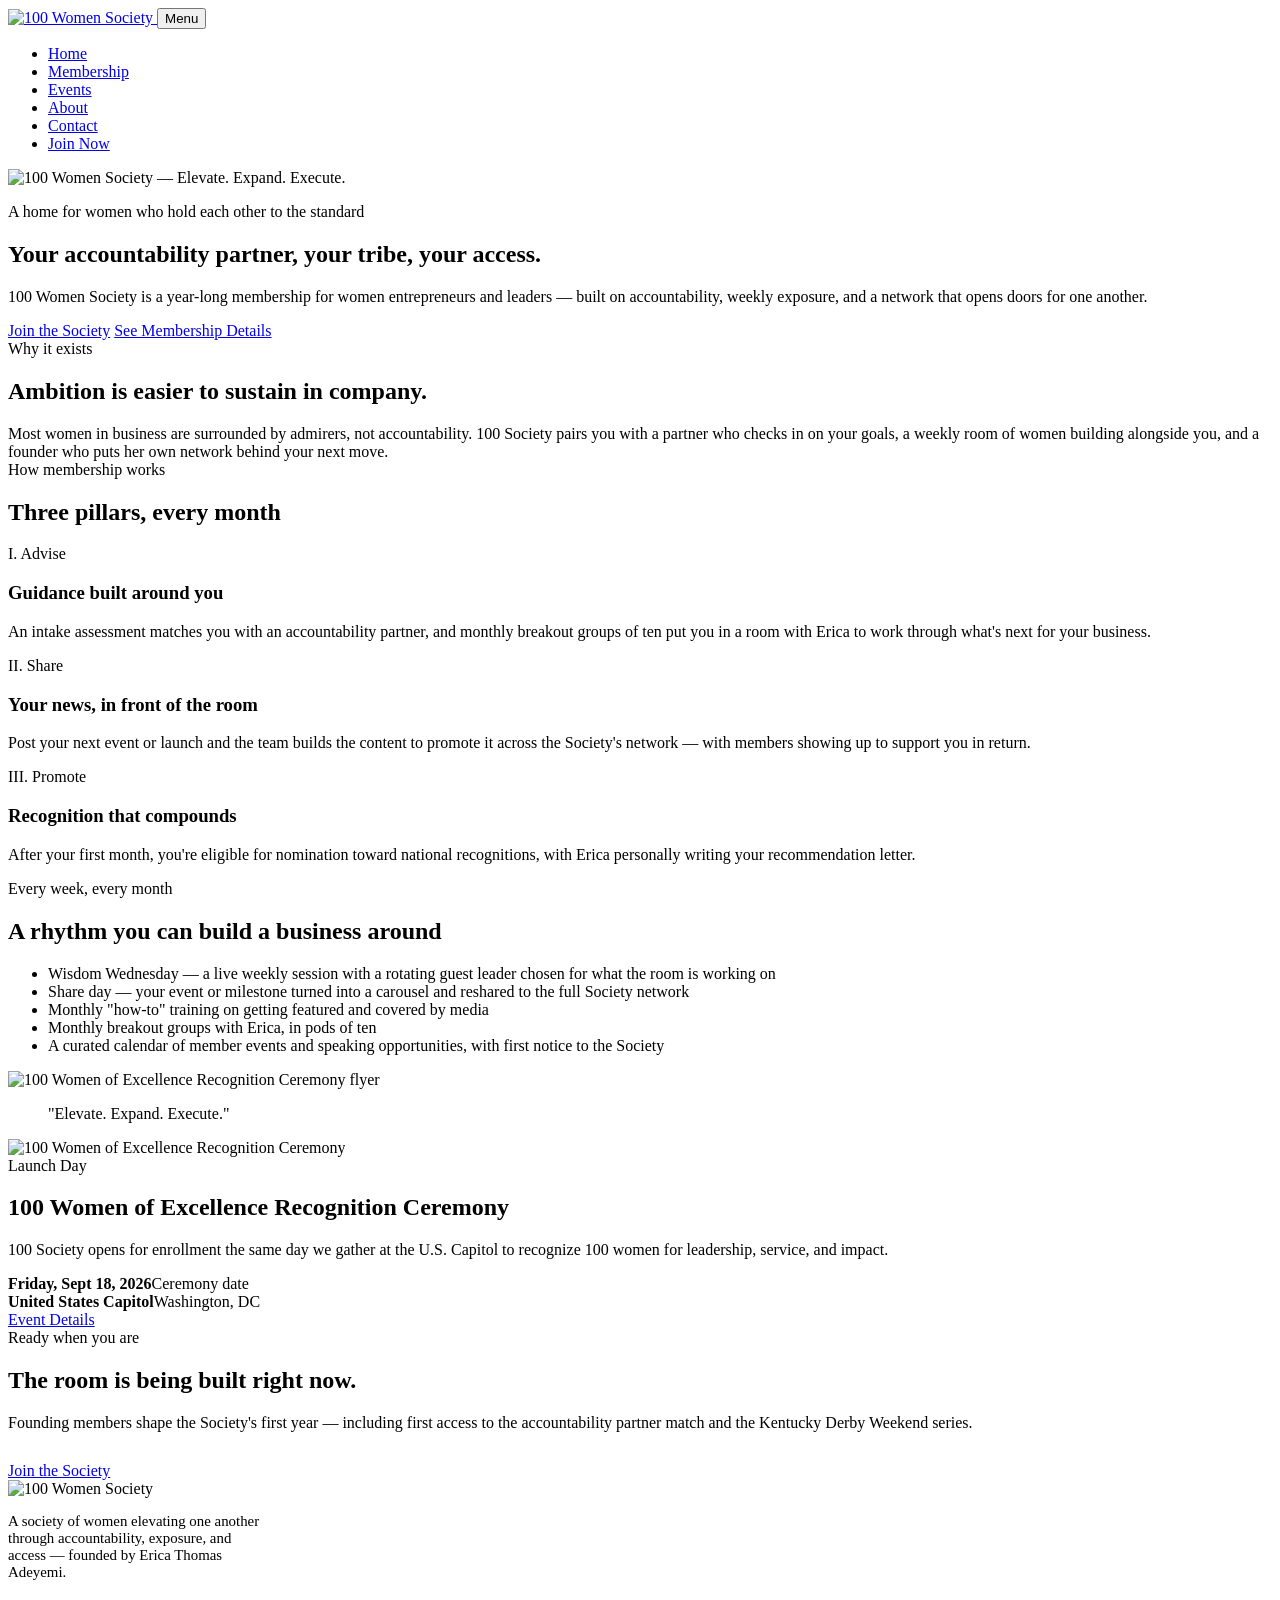
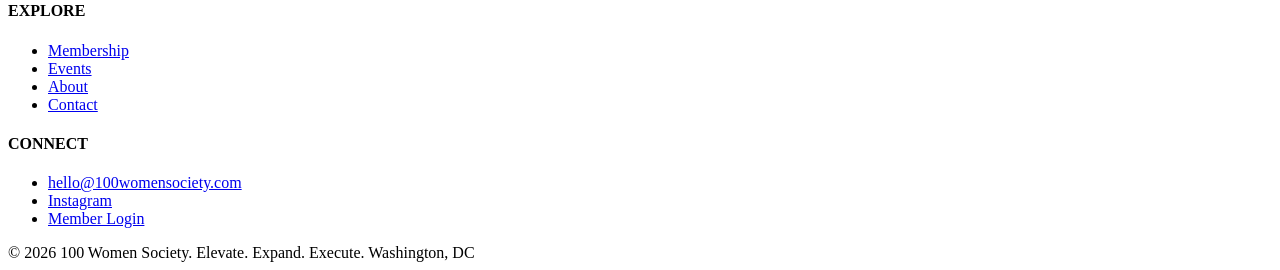
==== index.html @ 5d3458ab "Initial Website" ====
<!DOCTYPE html>
<html lang="en">
<head>
<meta charset="UTF-8">
<meta name="viewport" content="width=device-width, initial-scale=1.0">
<title>100 Women Society | Elevate. Expand. Execute.</title>
<meta name="description" content="100 Women Society is a membership community for women entrepreneurs and leaders — built on accountability, exposure, and access. Founded by Erica Thomas Adeyemi.">
<link rel="icon" href="assets/img/favicon-32.png" sizes="32x32">
<link rel="apple-touch-icon" href="assets/img/apple-touch-icon.png">
<link rel="stylesheet" href="assets/css/style.css">
</head>
<body>

<header class="site-header">
  <nav class="nav">
    <a href="index.html" class="brand">
      <img src="assets/img/logo.png" alt="100 Women Society">
    </a>
    <button class="menu-toggle" aria-label="Toggle menu" aria-expanded="false">Menu</button>
    <ul class="nav-links">
      <li><a href="index.html" class="active">Home</a></li>
      <li><a href="membership.html">Membership</a></li>
      <li><a href="events.html">Events</a></li>
      <li><a href="about.html">About</a></li>
      <li><a href="contact.html">Contact</a></li>
      <li><a href="membership.html#join" class="nav-cta">Join Now</a></li>
    </ul>
  </nav>
</header>

<main>

  <section class="hero">
    <div class="wrap">
      <img src="assets/img/logo.png" alt="100 Women Society — Elevate. Expand. Execute." class="hero-logo">
      <p class="eyebrow">A home for women who hold each other to the standard</p>
      <h1>Your accountability partner, your tribe, your access.</h1>
      <p class="lead">100 Women Society is a year-long membership for women entrepreneurs and leaders — built on accountability, weekly exposure, and a network that opens doors for one another.</p>
      <div class="hero-actions">
        <a href="membership.html#join" class="btn btn-gold">Join the Society</a>
        <a href="membership.html" class="btn btn-outline">See Membership Details</a>
      </div>
    </div>
  </section>

  <section>
    <div class="wrap">
      <div class="section-head center">
        <span class="kicker">Why it exists</span>
        <h2>Ambition is easier to sustain in company.</h2>
        <p style="margin:0 auto;">Most women in business are surrounded by admirers, not accountability. 100 Society pairs you with a partner who checks in on your goals, a weekly room of women building alongside you, and a founder who puts her own network behind your next move.</p>
      </div>
    </div>
  </section>

  <section class="section-dark">
    <div class="wrap">
      <div class="section-head center" style="margin-left:auto;margin-right:auto;">
        <span class="kicker">How membership works</span>
        <h2>Three pillars, every month</h2>
      </div>
    </div>
    <div class="wrap">
      <div class="pillars">
        <div class="pillar">
          <span class="numeral">I. Advise</span>
          <h3>Guidance built around you</h3>
          <p>An intake assessment matches you with an accountability partner, and monthly breakout groups of ten put you in a room with Erica to work through what's next for your business.</p>
        </div>
        <div class="pillar">
          <span class="numeral">II. Share</span>
          <h3>Your news, in front of the room</h3>
          <p>Post your next event or launch and the team builds the content to promote it across the Society's network — with members showing up to support you in return.</p>
        </div>
        <div class="pillar">
          <span class="numeral">III. Promote</span>
          <h3>Recognition that compounds</h3>
          <p>After your first month, you're eligible for nomination toward national recognitions, with Erica personally writing your recommendation letter.</p>
        </div>
      </div>
    </div>
  </section>

  <section>
    <div class="wrap">
      <div class="row">
        <div class="col-text">
          <span class="kicker">Every week, every month</span>
          <h2 class="mt-0">A rhythm you can build a business around</h2>
          <ul>
            <li>Wisdom Wednesday — a live weekly session with a rotating guest leader chosen for what the room is working on</li>
            <li>Share day — your event or milestone turned into a carousel and reshared to the full Society network</li>
            <li>Monthly "how-to" training on getting featured and covered by media</li>
            <li>Monthly breakout groups with Erica, in pods of ten</li>
            <li>A curated calendar of member events and speaking opportunities, with first notice to the Society</li>
          </ul>
        </div>
        <div class="col-img">
          <img src="assets/img/event-flyer.jpg" alt="100 Women of Excellence Recognition Ceremony flyer">
        </div>
      </div>
    </div>
  </section>

  <section class="section-burgundy strip">
    <div class="wrap">
      <blockquote>"Elevate. Expand. Execute."</blockquote>
    </div>
  </section>

  <section>
    <div class="wrap">
      <div class="event-card">
        <img src="assets/img/event-flyer.jpg" alt="100 Women of Excellence Recognition Ceremony">
        <div>
          <span class="tag">Launch Day</span>
          <h2 class="mt-0">100 Women of Excellence Recognition Ceremony</h2>
          <p>100 Society opens for enrollment the same day we gather at the U.S. Capitol to recognize 100 women for leadership, service, and impact.</p>
          <div class="meta">
            <div><strong>Friday, Sept 18, 2026</strong>Ceremony date</div>
            <div><strong>United States Capitol</strong>Washington, DC</div>
          </div>
          <a href="events.html" class="btn btn-outline-dark">Event Details</a>
        </div>
      </div>
    </div>
  </section>

  <section class="section-dark">
    <div class="wrap center">
      <span class="kicker">Ready when you are</span>
      <h2>The room is being built right now.</h2>
      <p style="margin:0 auto 30px;">Founding members shape the Society's first year — including first access to the accountability partner match and the Kentucky Derby Weekend series.</p>
      <a href="membership.html#join" class="btn btn-gold">Join the Society</a>
    </div>
  </section>

</main>

<footer class="site-footer">
  <div class="wrap">
    <div class="footer-grid">
      <div>
        <img src="assets/img/logo.png" alt="100 Women Society" class="footer-logo">
        <p style="max-width:34ch; color:var(--cream-dim); font-size:0.93rem;">A society of women elevating one another through accountability, exposure, and access — founded by Erica Thomas Adeyemi.</p>
      </div>
      <div>
        <h4>EXPLORE</h4>
        <ul>
          <li><a href="membership.html">Membership</a></li>
          <li><a href="events.html">Events</a></li>
          <li><a href="about.html">About</a></li>
          <li><a href="contact.html">Contact</a></li>
        </ul>
      </div>
      <div>
        <h4>CONNECT</h4>
        <ul>
          <li><a href="mailto:hello@100womensociety.com">hello@100womensociety.com</a></li>
          <li><a href="https://instagram.com/itsericathomas" target="_blank" rel="noopener">Instagram</a></li>
          <li><a href="https://100womensociety.mykajabi.com/" target="_blank" rel="noopener">Member Login</a></li>
        </ul>
      </div>
    </div>
    <div class="footer-bottom">
      <span>&copy; 2026 100 Women Society. Elevate. Expand. Execute.</span>
      <span>Washington, DC</span>
    </div>
  </div>
</footer>
<script src="assets/js/main.js"></script>
</body>
</html>
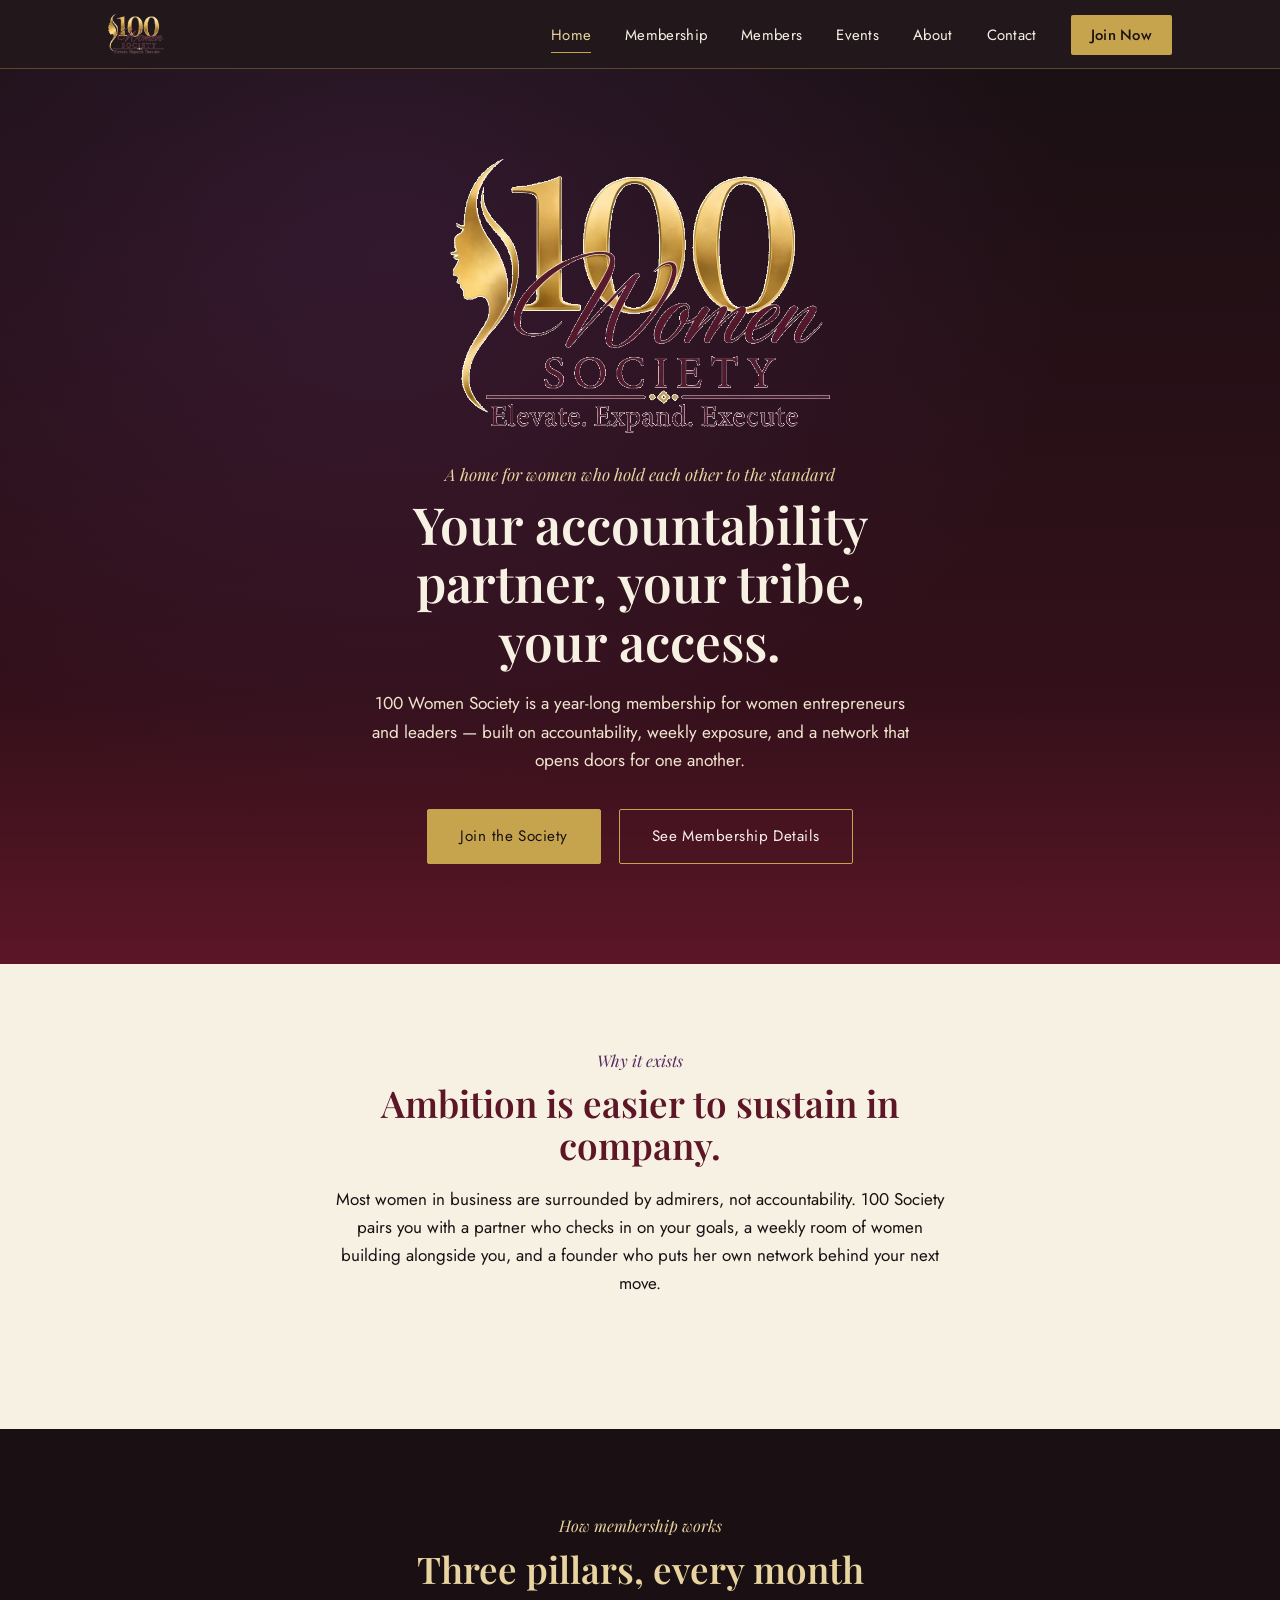
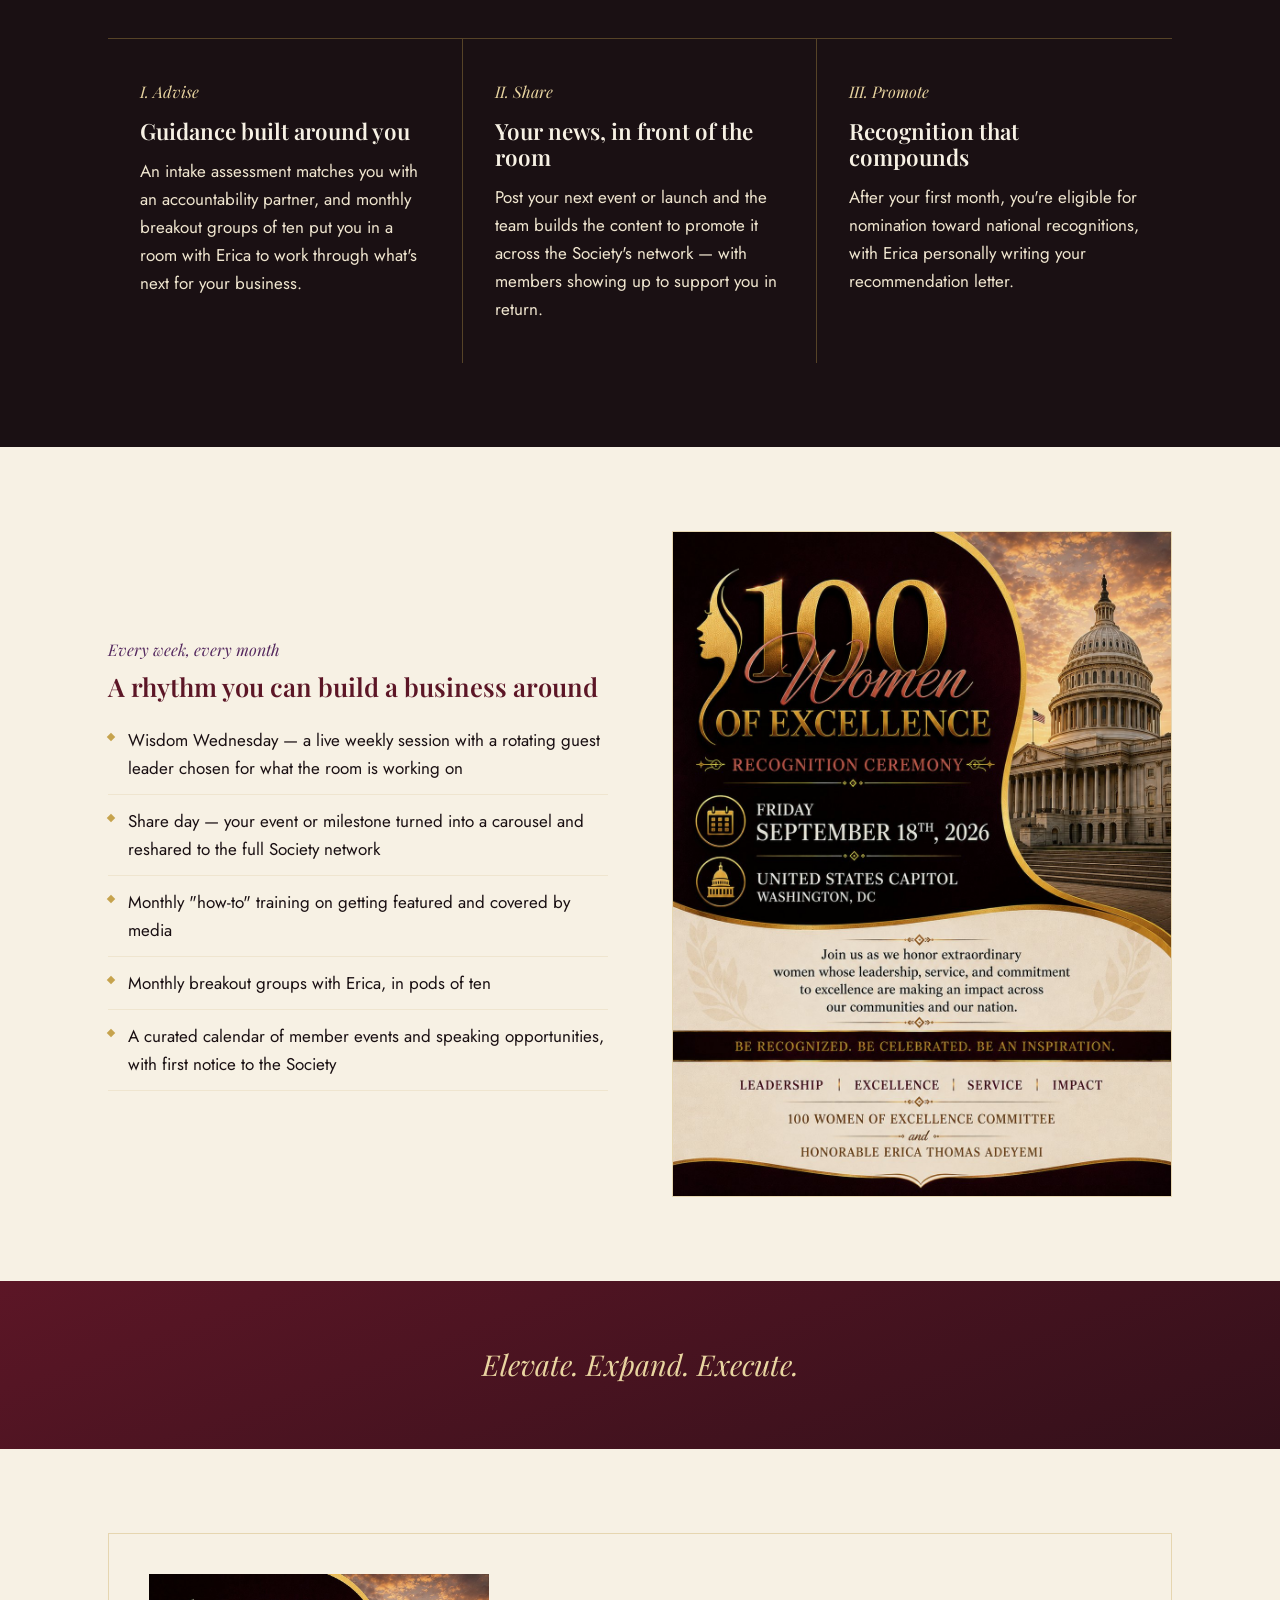
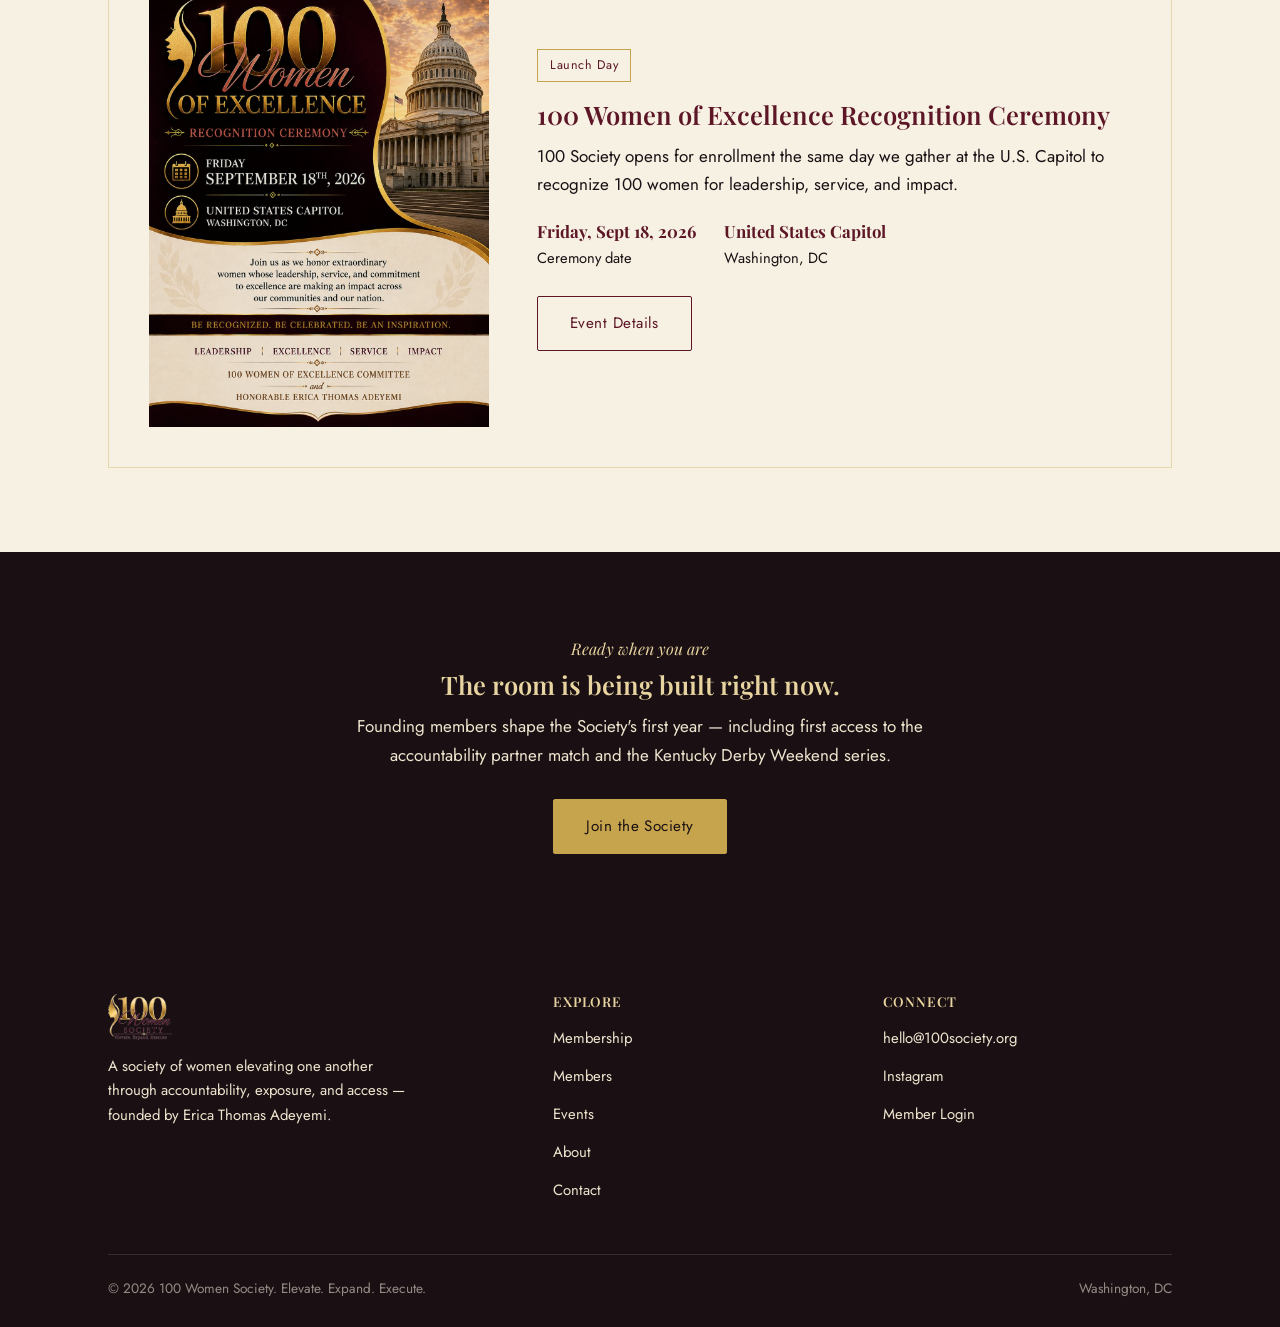
==== commit ea73952a: "Updated the logo and links Realized I needed to unzip the files, initially had an issue with adding " ====
--- a/index.html
+++ b/index.html
@@ -20,6 +20,7 @@
     <ul class="nav-links">
       <li><a href="index.html" class="active">Home</a></li>
       <li><a href="membership.html">Membership</a></li>
+          <li><a href="members.html">Members</a></li>
       <li><a href="events.html">Events</a></li>
       <li><a href="about.html">About</a></li>
       <li><a href="contact.html">Contact</a></li>
@@ -104,7 +105,7 @@
 
   <section class="section-burgundy strip">
     <div class="wrap">
-      <blockquote>"Elevate. Expand. Execute."</blockquote>
+      <blockquote>Elevate. Expand. Execute.</blockquote>
     </div>
   </section>
 
@@ -148,6 +149,7 @@
         <h4>EXPLORE</h4>
         <ul>
           <li><a href="membership.html">Membership</a></li>
+          <li><a href="members.html">Members</a></li>
           <li><a href="events.html">Events</a></li>
           <li><a href="about.html">About</a></li>
           <li><a href="contact.html">Contact</a></li>
@@ -156,7 +158,7 @@
       <div>
         <h4>CONNECT</h4>
         <ul>
-          <li><a href="mailto:hello@100womensociety.com">hello@100womensociety.com</a></li>
+          <li><a href="mailto:hello@100society.org">hello@100society.org</a></li>
           <li><a href="https://instagram.com/itsericathomas" target="_blank" rel="noopener">Instagram</a></li>
           <li><a href="https://100womensociety.mykajabi.com/" target="_blank" rel="noopener">Member Login</a></li>
         </ul>
--- a/assets/css/style.css
+++ b/assets/css/style.css
@@ -0,0 +1,664 @@
+/* ============================================
+   100 Women Society — stylesheet
+   Palette: black / burgundy / gold / cream + amethyst accent
+   ============================================ */
+
+@import url('https://fonts.googleapis.com/css2?family=Playfair+Display:ital,wght@0,500;0,600;0,700;1,500&family=Jost:wght@300;400;500;600&display=swap');
+
+:root{
+  --ink: #1a1013;
+  --burgundy: #5c1626;
+  --burgundy-deep: #33101a;
+  --amethyst: #55295f;
+  --amethyst-deep: #351a3d;
+  --gold: #c6a34d;
+  --gold-light: #e8d4a0;
+  --cream: #f7f1e4;
+  --cream-dim: #efe5cf;
+  --line: rgba(198,163,77,0.35);
+
+  --serif: 'Playfair Display', 'Georgia', serif;
+  --sans: 'Jost', 'Helvetica Neue', Arial, sans-serif;
+
+  --max: 1120px;
+}
+
+*{ box-sizing: border-box; }
+html{ scroll-behavior: smooth; }
+html, body{ max-width: 100%; overflow-x: hidden; }
+
+body{
+  margin: 0;
+  background: var(--cream);
+  color: var(--ink);
+  font-family: var(--sans);
+  font-size: 17px;
+  line-height: 1.65;
+  -webkit-font-smoothing: antialiased;
+}
+
+img{ max-width: 100%; display: block; }
+
+a{ color: inherit; }
+
+h1, h2, h3, h4{
+  font-family: var(--serif);
+  font-weight: 600;
+  line-height: 1.15;
+  margin: 0 0 0.5em;
+  color: var(--burgundy);
+}
+
+p{ margin: 0 0 1.2em; max-width: 62ch; }
+
+.wrap{
+  max-width: var(--max);
+  margin: 0 auto;
+  padding: 0 28px;
+}
+
+/* -------- ornament -------- */
+.ornament{
+  display: flex;
+  align-items: center;
+  gap: 14px;
+  margin: 22px 0 30px;
+}
+.ornament::before,
+.ornament::after{
+  content: "";
+  flex: 1;
+  height: 1px;
+  background: var(--line);
+}
+.ornament span{
+  width: 7px; height: 7px;
+  background: var(--gold);
+  transform: rotate(45deg);
+  flex: none;
+}
+.ornament.center{ justify-content: center; }
+.ornament.left{ margin-left: 0; }
+
+/* -------- nav -------- */
+.site-header{
+  position: sticky;
+  top: 0;
+  z-index: 50;
+  background: rgba(26,16,19,0.96);
+  border-bottom: 1px solid var(--line);
+}
+.nav{
+  display: flex;
+  align-items: center;
+  justify-content: space-between;
+  padding: 14px 28px;
+  max-width: var(--max);
+  margin: 0 auto;
+}
+.brand{
+  display: flex;
+  align-items: center;
+  gap: 12px;
+  text-decoration: none;
+  color: var(--cream);
+}
+.brand img{ height: 40px; width: auto; }
+.brand-word{
+  font-family: var(--serif);
+  font-size: 1.15rem;
+  letter-spacing: 0.02em;
+  color: var(--gold-light);
+}
+.brand-word em{
+  font-style: italic;
+  color: var(--cream);
+}
+
+.nav-links{
+  display: flex;
+  align-items: center;
+  gap: 34px;
+  list-style: none;
+  margin: 0; padding: 0;
+}
+.nav-links a{
+  text-decoration: none;
+  color: var(--cream);
+  font-size: 0.93rem;
+  letter-spacing: 0.02em;
+  padding: 6px 0;
+  border-bottom: 1px solid transparent;
+  transition: border-color .2s ease, color .2s ease;
+}
+.nav-links a:hover,
+.nav-links a.active{
+  color: var(--gold-light);
+  border-color: var(--gold);
+}
+
+.nav-cta{
+  background: var(--gold);
+  color: var(--ink) !important;
+  padding: 9px 20px !important;
+  border-radius: 2px;
+  border-bottom: none !important;
+  font-weight: 500;
+}
+.nav-cta:hover{
+  background: var(--gold-light);
+  border-color: transparent !important;
+}
+
+.menu-toggle{
+  display: none;
+  background: none;
+  border: 1px solid var(--line);
+  color: var(--cream);
+  font-size: 1.1rem;
+  padding: 6px 12px;
+  cursor: pointer;
+}
+
+/* -------- buttons -------- */
+.btn{
+  display: inline-block;
+  padding: 14px 32px;
+  font-family: var(--sans);
+  font-size: 0.95rem;
+  letter-spacing: 0.03em;
+  text-decoration: none;
+  border: 1px solid var(--gold);
+  border-radius: 2px;
+  transition: transform .18s ease, background .18s ease, color .18s ease;
+}
+.btn-gold{
+  background: var(--gold);
+  color: var(--ink);
+}
+.btn-gold:hover{ background: var(--gold-light); transform: translateY(-1px); }
+
+.btn-outline{
+  background: transparent;
+  color: var(--cream);
+  border-color: var(--gold);
+}
+.btn-outline:hover{ background: rgba(198,163,77,0.12); transform: translateY(-1px); }
+
+.btn-outline-dark{
+  background: transparent;
+  color: var(--burgundy);
+  border-color: var(--burgundy);
+}
+.btn-outline-dark:hover{ background: rgba(92,22,38,0.06); }
+
+/* -------- hero -------- */
+.hero{
+  background:
+    radial-gradient(ellipse at 30% 20%, rgba(85,41,95,0.35), transparent 55%),
+    linear-gradient(180deg, var(--ink), var(--burgundy-deep) 70%, var(--burgundy));
+  color: var(--cream);
+  padding: 90px 0 100px;
+  text-align: center;
+}
+.hero img.hero-logo{
+  max-width: 380px;
+  margin: 0 auto 28px;
+  display: block;
+}
+.hero .eyebrow{
+  font-family: var(--serif);
+  font-style: italic;
+  color: var(--gold-light);
+  font-size: 1.05rem;
+  margin: 0 auto 6px;
+  max-width: 90%;
+}
+.hero h1{
+  color: var(--cream);
+  font-size: clamp(2.1rem, 4.2vw, 3.2rem);
+  max-width: 16ch;
+  margin: 0 auto 18px;
+}
+.hero p.lead{
+  max-width: 54ch;
+  margin: 0 auto 34px;
+  color: var(--cream-dim);
+  font-size: 1.08rem;
+}
+.hero-actions{
+  display: flex;
+  gap: 18px;
+  justify-content: center;
+  flex-wrap: wrap;
+}
+
+/* -------- sections -------- */
+section{ padding: 84px 0; }
+.section-dark{
+  background: var(--ink);
+  color: var(--cream);
+}
+.section-dark h2{ color: var(--gold-light); }
+.section-dark p{ color: var(--cream-dim); }
+
+.section-burgundy{
+  background: linear-gradient(160deg, var(--burgundy), var(--burgundy-deep));
+  color: var(--cream);
+}
+.section-burgundy h2{ color: var(--gold-light); }
+.section-burgundy p{ color: var(--cream-dim); }
+
+.kicker{
+  font-family: var(--serif);
+  font-style: italic;
+  color: var(--amethyst);
+  font-size: 1rem;
+  margin-bottom: 8px;
+  display: block;
+}
+.section-dark .kicker, .section-burgundy .kicker{ color: var(--gold-light); }
+
+.section-head{
+  max-width: 640px;
+  margin: 0 0 48px;
+}
+.section-head.center{
+  margin-left: auto;
+  margin-right: auto;
+  text-align: center;
+}
+.section-head h2{
+  font-size: clamp(1.7rem, 3vw, 2.3rem);
+}
+
+/* -------- pillars (Advise / Share / Promote) -------- */
+.pillars{
+  display: grid;
+  grid-template-columns: repeat(3, 1fr);
+  gap: 0;
+  border-top: 1px solid var(--line);
+}
+.pillar{
+  padding: 40px 32px;
+  border-right: 1px solid var(--line);
+}
+.pillar:last-child{ border-right: none; }
+.pillar .numeral{
+  font-family: var(--serif);
+  font-style: italic;
+  color: var(--amethyst);
+  font-size: 1rem;
+  display: block;
+  margin-bottom: 14px;
+}
+.section-dark .pillar .numeral{ color: var(--gold-light); }
+.pillar h3{
+  font-size: 1.4rem;
+  color: var(--cream);
+  margin-bottom: 12px;
+}
+.pillar p{ color: var(--cream-dim); margin-bottom: 0; }
+
+/* -------- editorial rows -------- */
+.row{
+  display: grid;
+  grid-template-columns: 1fr 1fr;
+  gap: 64px;
+  align-items: center;
+}
+.row.reverse .col-img{ order: 2; }
+.col-text ul{
+  padding-left: 0;
+  list-style: none;
+  margin: 0;
+}
+.col-text ul li{
+  padding: 12px 0;
+  border-bottom: 1px solid var(--cream-dim);
+  display: flex;
+  gap: 14px;
+}
+.col-text ul li::before{
+  content: "";
+  width: 6px; height: 6px;
+  margin-top: 8px;
+  background: var(--gold);
+  transform: rotate(45deg);
+  flex: none;
+}
+.col-img img{
+  border: 1px solid var(--line);
+}
+
+/* -------- benefit list (membership) -------- */
+.benefit-grid{
+  display: grid;
+  grid-template-columns: 1fr 1fr;
+  gap: 8px 48px;
+}
+.benefit{
+  padding: 18px 0;
+  border-bottom: 1px solid var(--cream-dim);
+}
+.benefit h4{
+  font-size: 1.05rem;
+  margin-bottom: 4px;
+  color: var(--burgundy);
+}
+.benefit p{ margin: 0; font-size: 0.95rem; color: #4a3d40; }
+
+/* -------- pricing -------- */
+.pricing{
+  display: grid;
+  grid-template-columns: 1fr 1fr;
+  border: 1px solid var(--line);
+}
+.price-col{
+  padding: 44px 40px;
+}
+.price-col + .price-col{
+  border-left: 1px solid var(--line);
+  background: var(--ink);
+  color: var(--cream);
+}
+.price-col + .price-col h3,
+.price-col + .price-col .price{ color: var(--gold-light); }
+.price-col h3{
+  font-size: 1.3rem;
+  margin-bottom: 4px;
+}
+.price{
+  font-family: var(--serif);
+  font-size: 2.6rem;
+  color: var(--burgundy);
+  margin: 10px 0 4px;
+}
+.price span{
+  font-family: var(--sans);
+  font-size: 0.95rem;
+  color: inherit;
+  opacity: .7;
+}
+.price-was{
+  font-family: var(--serif);
+  font-size: 1.5rem;
+  color: #8a7377;
+  text-decoration: line-through;
+  text-decoration-color: #d33f3f;
+  text-decoration-thickness: 2px;
+  margin-right: 12px;
+  opacity: 0.85;
+}
+.price-col + .price-col .price-was{ color: #b79ba0; }
+.price-flag{
+  display: inline-block;
+  background: #d33f3f;
+  color: #fff;
+  font-family: var(--sans);
+  font-size: 0.72rem;
+  font-weight: 500;
+  letter-spacing: 0.05em;
+  text-transform: uppercase;
+  padding: 5px 11px;
+  border-radius: 2px;
+  margin-bottom: 14px;
+}
+.price-note{
+  font-size: 0.9rem;
+  margin-bottom: 22px;
+  opacity: .85;
+}
+.price-col ul{
+  list-style: none;
+  padding: 0;
+  margin: 0 0 26px;
+}
+.price-col ul li{
+  padding: 8px 0;
+  font-size: 0.95rem;
+  border-bottom: 1px solid rgba(0,0,0,0.08);
+}
+.price-col + .price-col ul li{
+  border-bottom: 1px solid rgba(247,241,228,0.12);
+}
+
+/* -------- event teaser / card -------- */
+.event-card{
+  display: grid;
+  grid-template-columns: 340px 1fr;
+  gap: 48px;
+  align-items: center;
+  border: 1px solid var(--line);
+  padding: 40px;
+}
+.event-card .meta{
+  display: flex;
+  gap: 28px;
+  margin: 20px 0 26px;
+  flex-wrap: wrap;
+}
+.event-card .meta div{ font-size: 0.92rem; }
+.event-card .meta strong{
+  display: block;
+  color: var(--burgundy);
+  font-family: var(--serif);
+  font-size: 1.05rem;
+}
+
+/* -------- member spotlight -------- */
+.spotlight{
+  display: grid;
+  grid-template-columns: 320px 1fr;
+  gap: 56px;
+  align-items: center;
+  background: var(--ink);
+  color: var(--cream);
+  border: 1px solid var(--line);
+  padding: 48px;
+}
+.spotlight-photo img{
+  width: 260px;
+  height: 260px;
+  border-radius: 50%;
+  border: 1px solid var(--line);
+  display: block;
+}
+.spotlight .kicker{ color: var(--gold-light); }
+.spotlight h2{ color: var(--cream); margin-bottom: 4px; }
+.spotlight .member-title{
+  font-family: var(--serif);
+  font-style: italic;
+  color: var(--gold-light);
+  font-size: 1.05rem;
+  margin-bottom: 18px;
+  display: block;
+}
+.spotlight p{ color: var(--cream-dim); }
+
+/* -------- member directory grid -------- */
+.member-grid{
+  display: grid;
+  grid-template-columns: repeat(3, 1fr);
+  gap: 40px;
+}
+.member-card{
+  text-align: center;
+}
+.member-card img{
+  width: 168px;
+  height: 168px;
+  border-radius: 50%;
+  margin: 0 auto 18px;
+  border: 1px solid var(--line);
+}
+.member-card h3{
+  font-size: 1.15rem;
+  margin-bottom: 2px;
+}
+.member-card .member-title{
+  font-family: var(--serif);
+  font-style: italic;
+  color: var(--amethyst);
+  font-size: 0.98rem;
+  display: block;
+  margin-bottom: 10px;
+}
+.member-card p{
+  font-size: 0.93rem;
+  color: #4a3d40;
+  margin: 0 auto;
+  max-width: 30ch;
+}
+
+/* -------- quote / accountability strip -------- */
+.strip{
+  text-align: center;
+  padding: 60px 0;
+}
+.strip blockquote{
+  font-family: var(--serif);
+  font-style: italic;
+  font-size: clamp(1.3rem, 2.6vw, 1.8rem);
+  max-width: 20ch;
+  margin: 0 auto;
+  color: var(--gold-light);
+}
+
+/* -------- footer -------- */
+.site-footer{
+  background: var(--ink);
+  color: var(--cream-dim);
+  padding: 56px 0 28px;
+}
+.footer-grid{
+  display: grid;
+  grid-template-columns: 1.4fr 1fr 1fr;
+  gap: 40px;
+  margin-bottom: 40px;
+}
+.footer-grid h4{
+  color: var(--gold-light);
+  font-size: 0.85rem;
+  letter-spacing: 0.06em;
+  margin-bottom: 14px;
+}
+.footer-grid ul{ list-style: none; padding: 0; margin: 0; }
+.footer-grid li{ margin-bottom: 10px; }
+.footer-grid a{ text-decoration: none; color: var(--cream-dim); font-size: 0.93rem; }
+.footer-grid a:hover{ color: var(--gold-light); }
+.footer-logo{ height: 46px; margin-bottom: 14px; }
+.footer-bottom{
+  border-top: 1px solid rgba(247,241,228,0.12);
+  padding-top: 22px;
+  display: flex;
+  justify-content: space-between;
+  flex-wrap: wrap;
+  gap: 10px;
+  font-size: 0.85rem;
+  color: rgba(247,241,228,0.55);
+}
+
+/* -------- page header (interior pages) -------- */
+.page-header{
+  background: linear-gradient(160deg, var(--ink), var(--amethyst-deep) 120%);
+  color: var(--cream);
+  padding: 64px 0 56px;
+  text-align: center;
+}
+.page-header h1{ color: var(--cream); margin-bottom: 10px; }
+.page-header p{ color: var(--cream-dim); max-width: 56ch; margin: 0 auto; }
+
+/* -------- table (about / faq) -------- */
+.faq{ max-width: 760px; margin: 0 auto; }
+.faq-item{
+  border-bottom: 1px solid var(--cream-dim);
+  padding: 22px 0;
+}
+.faq-item h3{
+  font-size: 1.1rem;
+  margin-bottom: 8px;
+}
+.faq-item p{ margin: 0; }
+
+/* -------- contact -------- */
+.contact-grid{
+  display: grid;
+  grid-template-columns: 1fr 1fr;
+  gap: 60px;
+}
+.contact-detail{
+  padding: 20px 0;
+  border-bottom: 1px solid var(--cream-dim);
+}
+.contact-detail strong{
+  display: block;
+  color: var(--burgundy);
+  font-family: var(--serif);
+  font-size: 1.05rem;
+  margin-bottom: 4px;
+}
+
+/* -------- utility -------- */
+.center{ text-align: center; }
+.mt-0{ margin-top: 0; }
+.tag{
+  display: inline-block;
+  border: 1px solid var(--gold);
+  color: var(--burgundy);
+  font-size: 0.78rem;
+  letter-spacing: 0.05em;
+  padding: 5px 12px;
+  margin-bottom: 18px;
+}
+.section-dark .tag, .section-burgundy .tag{ color: var(--gold-light); }
+
+/* -------- responsive -------- */
+
+/* Nav collapses to a hamburger well before the links run out of room,
+   so the row never overflows and forces sideways scroll on the page. */
+@media (max-width: 1080px){
+  .nav-links{
+    position: fixed;
+    top: 68px; left: 0; right: 0;
+    background: var(--ink);
+    flex-direction: column;
+    align-items: flex-start;
+    padding: 20px 28px 28px;
+    gap: 18px;
+    border-bottom: 1px solid var(--line);
+    transform: translateY(-140%);
+    transition: transform .25s ease;
+  }
+  .nav-links.open{ transform: translateY(0); }
+  .menu-toggle{ display: inline-block; }
+  .nav-cta{ margin-top: 4px; }
+}
+
+@media (max-width: 880px){
+  .row, .pricing, .benefit-grid, .footer-grid{
+    grid-template-columns: 1fr;
+  }
+  .row.reverse .col-img{ order: 0; }
+  .pillars{ grid-template-columns: 1fr; }
+  .pillar{ border-right: none; border-bottom: 1px solid var(--line); }
+  .price-col + .price-col{ border-left: none; border-top: 1px solid var(--line); }
+  .event-card{ grid-template-columns: 1fr; }
+  .spotlight{ grid-template-columns: 1fr; text-align: center; padding: 36px 28px; }
+  .spotlight img{ margin: 0 auto; width: 200px; height: 200px; }
+  .member-grid{ grid-template-columns: repeat(2, 1fr); }
+}
+
+@media (max-width: 560px){
+  .member-grid{ grid-template-columns: 1fr; }
+}
+
+@media (max-width: 520px){
+  .hero{ padding: 64px 0 70px; }
+  section{ padding: 60px 0; }
+  .event-card{ padding: 26px; }
+}
+
+@media (prefers-reduced-motion: reduce){
+  *{ transition: none !important; scroll-behavior: auto !important; }
+}
